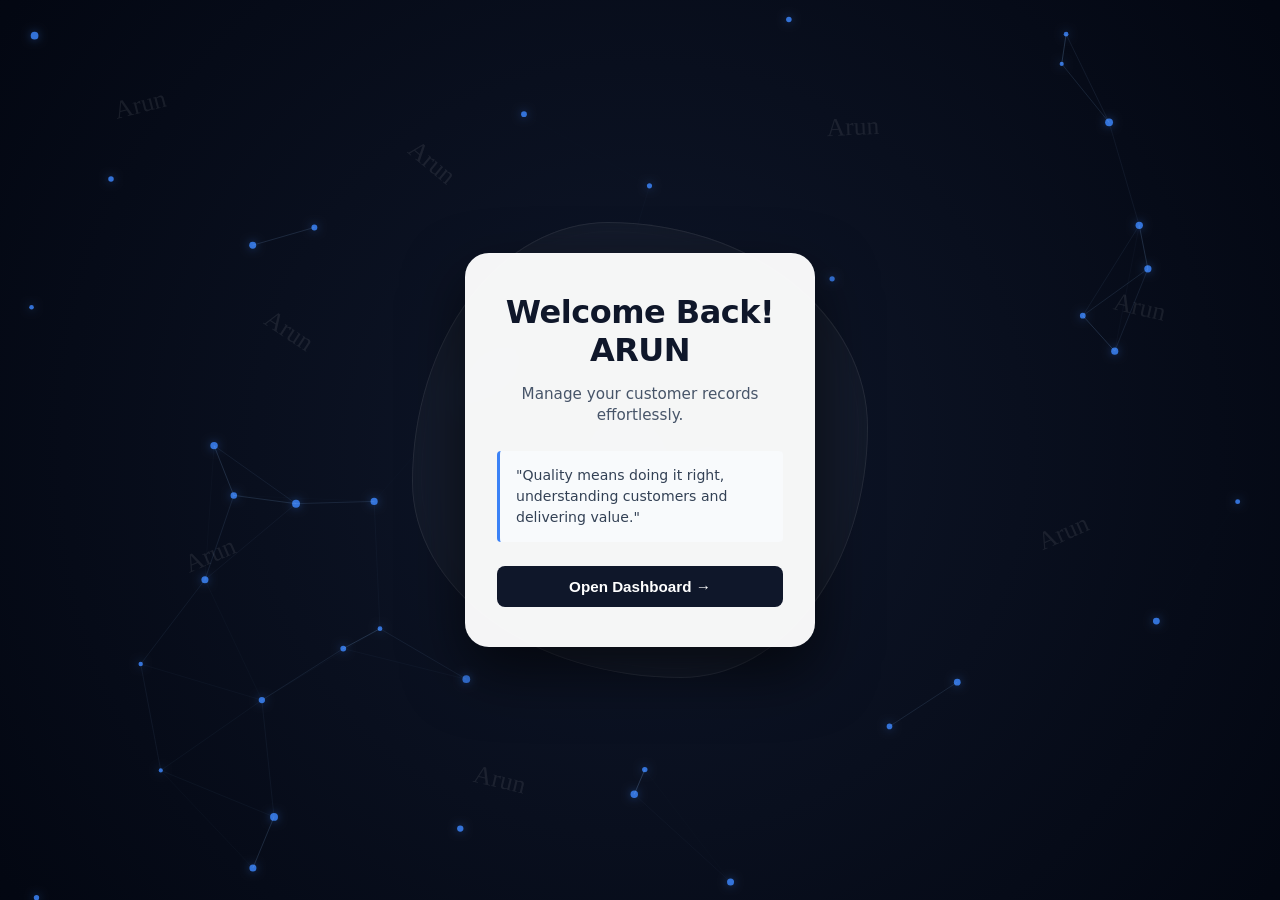
==== web/index.html @ ed02899e "fir" ====
<!DOCTYPE html>
<html lang="en">
<head>
    <meta charset="UTF-8">
    <meta name="viewport" content="width=device-width, initial-scale=1.0">
    <title>Welcome - Customer Ledger</title>

    <style>
        body, html {
            height: 100%;
            margin: 0;
            padding: 0;
            font-family: 'Segoe UI', system-ui, -apple-system, sans-serif;
            overflow: hidden;
            background-color: #030712;
        }

        .welcome-body {
            display: flex;
            justify-content: center;
            align-items: center;
            min-height: 100vh;
            position: relative;
        }

        #businessCanvas {
            position: absolute;
            top: 0;
            left: 0;
            width: 100%;
            height: 100%;
            z-index: 1;
        }

        /* Perfectly proportioned layout wrapper */
        .wavy-wrapper {
            position: relative;
            z-index: 2;
            display: flex;
            justify-content: center;
            align-items: center;
            width: 420px;
            height: 420px;
        }

        /* Sleek Glassmorphic background shape layers */
        .wave-background-shape {
            position: absolute;
            width: 108%;
            height: 108%;
            background: rgba(255, 255, 255, 0.03);
            backdrop-filter: blur(12px);
            -webkit-backdrop-filter: blur(12px);
            border: 1px solid rgba(255, 255, 255, 0.08);
            border-radius: 43% 57% 41% 59% / 57% 45% 55% 43%;
            animation: waveMotion 12s linear infinite alternate;
        }

        .wave-background-shape.layer-two {
            width: 104%;
            height: 104%;
            background: rgba(15, 23, 42, 0.4);
            border: 1px solid rgba(255, 255, 255, 0.04);
            animation: waveMotionReverse 16s linear infinite alternate;
        }

        /* Compact, high-end white business card box */
        .welcome-card {
            position: relative;
            z-index: 3;
            text-align: center;
            padding: 40px 32px;
            background: rgba(255, 255, 255, 0.96);
            border-radius: 24px;
            box-shadow: 0 25px 60px rgba(0, 0, 0, 0.6), 
                        inset 0 1px 0 rgba(255, 255, 255, 0.2);
            width: 350px;
            box-sizing: border-box;
        }

        @keyframes waveMotion {
            0% { border-radius: 43% 57% 41% 59% / 57% 45% 55% 43%; transform: rotate(0deg); }
            100% { border-radius: 54% 46% 52% 48% / 48% 54% 46% 52%; transform: rotate(180deg); }
        }

        @keyframes waveMotionReverse {
            0% { transform: rotate(360deg); }
            100% { transform: rotate(0deg); }
        }

        .welcome-card h1 {
            color: #0f172a;
            margin-top: 0;
            margin-bottom: 8px;
            font-size: 2rem;
            font-weight: 700;
            letter-spacing: -0.5px;
        }

        .sub-text {
            color: #475569;
            margin-bottom: 24px;
            font-size: 0.95rem;
            line-height: 1.4;
        }

        /* Clean executive quote container */
        .quote-box {
            color: #334155;
            margin: 24px 0;
            padding: 14px 16px;
            border-left: 3px solid #3b82f6;
            background: #f8fafc;
            text-align: left;
            line-height: 1.5;
            border-radius: 4px;
            font-size: 0.88rem;
            font-weight: 400;
        }

        .start-btn {
            background-color: #0f172a;
            color: #ffffff;
            border: none;
            padding: 12px 28px;
            font-size: 0.95rem;
            font-weight: 600;
            border-radius: 8px;
            cursor: pointer;
            width: 100%;
            transition: all 0.25s cubic-bezier(0.4, 0, 0.2, 1);
        }

        .start-btn:hover {
            background-color: #2563eb;
            transform: translateY(-1px);
            box-shadow: 0 8px 20px rgba(37, 99, 235, 0.3);
        }
    </style>
</head>

<body class="welcome-body">

<canvas id="businessCanvas"></canvas>

<div class="wavy-wrapper">
    <div class="wave-background-shape layer-two"></div>
    <div class="wave-background-shape"></div>

    <div class="welcome-card">
        <h1>Welcome Back! ARUN</h1>
        <p class="sub-text">Manage your customer records effortlessly.</p>

        <div class="quote-box">
            "Quality means doing it right, understanding customers and delivering value."
        </div>

        <button class="start-btn" onclick="window.location.href='add-entry.html'">
            Open Dashboard →
        </button>
    </div>
</div>
<script>
const canvas = document.getElementById('businessCanvas');
const ctx = canvas.getContext('2d');

let timeTracker = 0;
let networkParticles = [];
const particleCount = 45;

function resizeCanvas() {
    canvas.width = window.innerWidth;
    canvas.height = window.innerHeight;
    initNetwork();
}

function initNetwork() {
    networkParticles = [];
    for (let i = 0; i < particleCount; i++) {
        networkParticles.push({
            x: Math.random() * canvas.width,
            y: Math.random() * canvas.height,
            vx: (Math.random() - 0.5) * 0.4,
            vy: (Math.random() - 0.5) * 0.4,
            radius: Math.random() * 2 + 2 // Made nodes crisp and visible
        });
    }
}

window.addEventListener('resize', resizeCanvas);
resizeCanvas();

/* 🔥 ARUN BACKGROUND SIGNATURE LAYER (Stays exactly the same) */
function drawArunPattern() {
    ctx.font = "1.6rem 'Brush Script MT', cursive";
    ctx.fillStyle = "rgba(255,255,255,0.08)";
    ctx.textAlign = "center";

    const positions = [
        {x: 100, y: 100, angle: -0.3},
        {x: 300, y: 150, angle: 0.5},
        {x: 600, y: 120, angle: -0.2},
        {x: 200, y: 300, angle: 0.6},
        {x: 500, y: 320, angle: -0.5},
        {x: 800, y: 280, angle: 0.4},
        {x: 150, y: 500, angle: -0.4},
        {x: 450, y: 520, angle: 0.3},
        {x: 750, y: 480, angle: -0.6},
        {x: 350, y: 700, angle: 0.2}
    ];

    positions.forEach((p, i) => {
        ctx.save();
        let targetX = (p.x / 900) * canvas.width;
        let targetY = (p.y / 800) * canvas.height;
        
        ctx.translate(targetX, targetY);
        ctx.rotate(p.angle + Math.sin(timeTracker + i) * 0.2);
        ctx.fillText("Arun", 0, 0);
        ctx.restore();
    });
}

/* 🌐 PRO-BUSINESS VISIBLE CONNECTED NETWORK */
function drawConnectedNetwork() {
    // Render and move node points
    networkParticles.forEach(p => {
        p.x += p.vx;
        p.y += p.vy;

        if (p.x < 0 || p.x > canvas.width) p.vx *= -1;
        if (p.y < 0 || p.y > canvas.height) p.vy *= -1;

        ctx.beginPath();
        ctx.arc(p.x, p.y, p.radius, 0, Math.PI * 2);
        
        // High visibility bright corporate blue dots with soft glow
        ctx.fillStyle = 'rgba(59, 130, 246, 0.85)';
        ctx.shadowBlur = 8;
        ctx.shadowColor = 'rgba(59, 130, 246, 0.5)';
        ctx.fill();
        ctx.shadowBlur = 0; // Reset blur for efficient loop execution
    });

    // Generate network connections
    for (let i = 0; i < networkParticles.length; i++) {
        for (let j = i + 1; j < networkParticles.length; j++) {
            let dx = networkParticles[i].x - networkParticles[j].x;
            let dy = networkParticles[i].y - networkParticles[j].y;
            let distance = Math.sqrt(dx * dx + dy * dy);

            if (distance < 150) {
                let alpha = (1 - (distance / 150)) * 0.28;
                ctx.beginPath();
                ctx.moveTo(networkParticles[i].x, networkParticles[i].y);
                ctx.lineTo(networkParticles[j].x, networkParticles[j].y);
                
                // Tech-focused corporate clean connection lines
                ctx.strokeStyle = `rgba(147, 197, 253, ${alpha})`;
                ctx.lineWidth = 0.9;
                ctx.stroke();
            }
        }
    }
}

function animate() {
    ctx.clearRect(0, 0, canvas.width, canvas.height);
    timeTracker += 0.01;

    // Premium Corporate Gradient Darkspace Layout 
    let grad = ctx.createRadialGradient(
        canvas.width * 0.5, canvas.height * 0.5, 0,
        canvas.width * 0.5, canvas.height * 0.5, Math.max(canvas.width, canvas.height)
    );
    grad.addColorStop(0, '#0f172a');
    grad.addColorStop(0.6, '#030712');
    grad.addColorStop(1, '#02040a');
    ctx.fillStyle = grad;
    ctx.fillRect(0, 0, canvas.width, canvas.height);

    drawArunPattern();
    drawConnectedNetwork();

    requestAnimationFrame(animate);
}

animate();
</script>

</body>
</html>
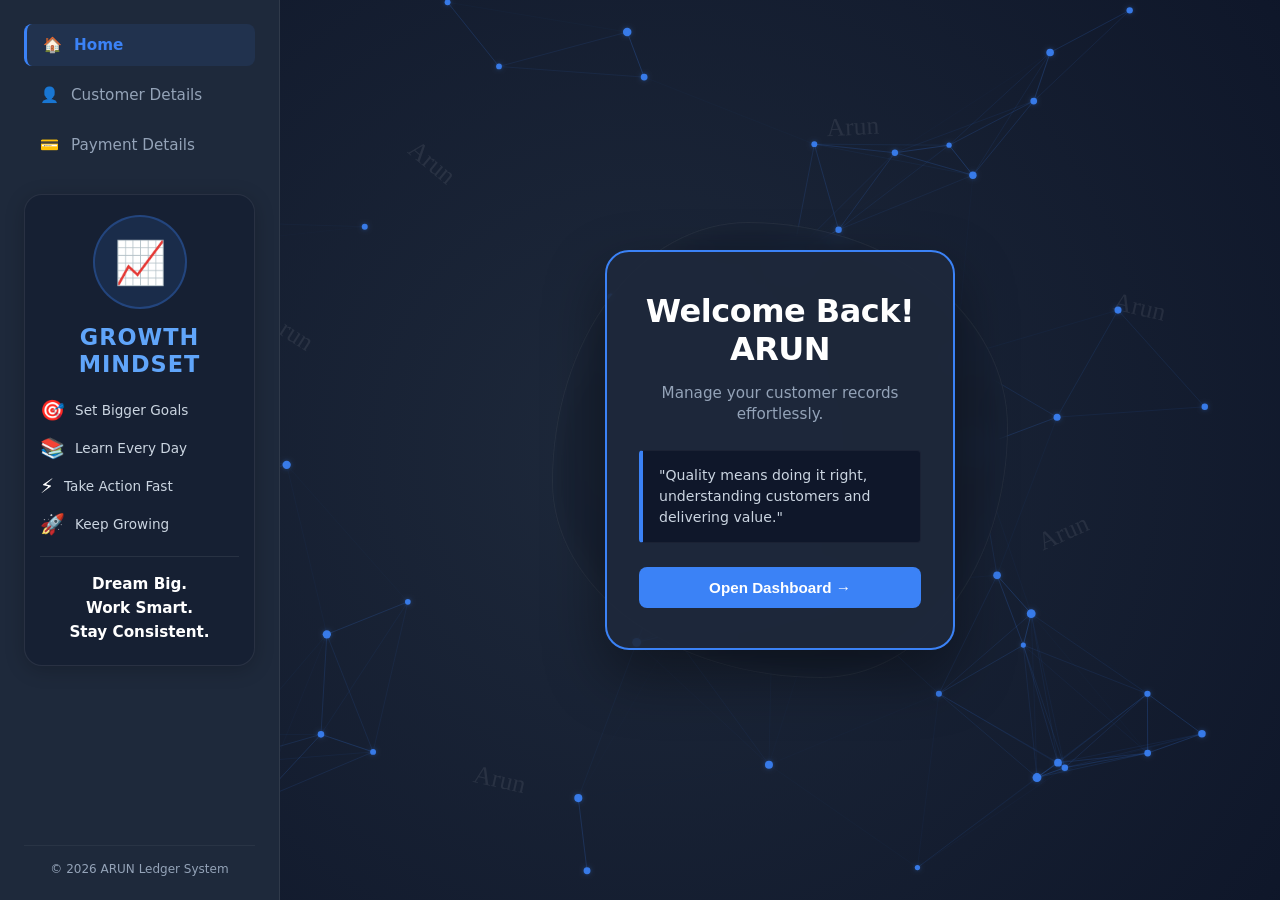
==== commit b7f5e039: "second" ====
--- a/web/index.html
+++ b/web/index.html
@@ -12,15 +12,17 @@
             padding: 0;
             font-family: 'Segoe UI', system-ui, -apple-system, sans-serif;
             overflow: hidden;
-            background-color: #030712;
-        }
-
-        .welcome-body {
-            display: flex;
-            justify-content: center;
-            align-items: center;
-            min-height: 100vh;
+            background-color: #0f172a; /* Main Background changed to Navy Blue */
+            color: #ffffff;
+        }
+
+        /* Master Dashboard Layout Grid */
+        .dashboard-container {
+            display: flex;
+            width: 100vw;
+            height: 100vh;
             position: relative;
+            z-index: 2;
         }
 
         #businessCanvas {
@@ -32,10 +34,159 @@
             z-index: 1;
         }
 
-        /* Perfectly proportioned layout wrapper */
+        /* ------------------------------------------
+           PREMIUM SIDEBAR STYLES (Color Changed)
+        ------------------------------------------ */
+        .sidebar {
+            width: 280px;
+            background: #1e293b; /* Changed Sidebar to Premium Dark Slate/Charcoal */
+            border-right: 1px solid rgba(255, 255, 255, 0.08);
+            display: flex;
+            flex-direction: column;
+            padding: 24px;
+            box-sizing: border-box;
+            justify-content: flex-start;
+        }
+
+        .sidebar-brand-wrapper {
+            text-align: center;
+            margin-bottom: 30px;
+            padding-top: 20px;
+        }
+
+        .sidebar-title {
+            font-size: 1.2rem;
+            font-weight: 700;
+            letter-spacing: 1px;
+            color: #f8fafc;
+            text-transform: uppercase;
+            margin: 0;
+        }
+
+        .sidebar-menu {
+            list-style: none;
+            padding: 0;
+            margin: 0;
+            flex-grow: 0;
+        }
+
+        .sidebar-item {
+            margin-bottom: 8px;
+        }
+
+        .sidebar-link {
+            display: flex;
+            align-items: center;
+            gap: 12px;
+            padding: 12px 16px;
+            color: #94a3b8;
+            text-decoration: none;
+            font-size: 0.95rem;
+            font-weight: 500;
+            border-radius: 8px;
+            transition: all 0.2s ease;
+        }
+
+        .sidebar-link:hover {
+            color: #ffffff;
+            background: rgba(255, 255, 255, 0.05);
+        }
+
+        /* Active Navigation Highlighting */
+        .sidebar-item.active .sidebar-link {
+            color: #3b82f6;
+            background: rgba(59, 130, 246, 0.1);
+            border-left: 3px solid #3b82f6;
+            font-weight: 600;
+        }
+
+        /* Growth Mindset Card Styles */
+        .growth-card {
+            margin-top: 20px;
+            background: rgba(15, 23, 42, 0.45); 
+            border: 1px solid rgba(255, 255, 255, 0.08);
+            border-radius: 18px;
+            padding: 20px 15px;
+            text-align: center;
+            color: white;
+            box-shadow: 0 4px 20px rgba(0, 0, 0, 0.2);
+        }
+
+        .growth-image {
+            width: 90px;
+            height: 90px;
+            margin: auto;
+            border-radius: 50%;
+            background: rgba(59, 130, 246, 0.12);
+            border: 2px solid rgba(59, 130, 246, 0.3);
+            display: flex;
+            align-items: center;
+            justify-content: center;
+            font-size: 42px;
+            margin-bottom: 15px;
+        }
+
+        .growth-card h3 {
+            margin: 0 0 20px;
+            font-size: 1.4rem;
+            line-height: 1.2;
+            color: #60a5fa;
+            letter-spacing: 1px;
+        }
+
+        .growth-points {
+            text-align: left;
+        }
+
+        .point {
+            display: flex;
+            align-items: center;
+            gap: 10px;
+            margin-bottom: 14px;
+        }
+
+        .point span {
+            font-size: 20px;
+        }
+
+        .point p {
+            margin: 0;
+            font-size: 0.85rem;
+            color: #cbd5e1;
+        }
+
+        .growth-quote {
+            margin-top: 20px;
+            padding-top: 15px;
+            border-top: 1px solid rgba(255, 255, 255, 0.08);
+            font-size: 0.95rem;
+            font-weight: 600;
+            color: white;
+            line-height: 1.6;
+        }
+
+        .sidebar-footer {
+            font-size: 0.75rem;
+            color: #94a3b8;
+            text-align: center;
+            border-top: 1px solid rgba(255, 255, 255, 0.05);
+            padding-top: 16px;
+            margin-top: auto;
+        }
+
+        /* ------------------------------------------
+           MAIN CONTENT DISPLAY STYLES
+        ------------------------------------------ */
+        .main-content {
+            flex-grow: 1;
+            display: flex;
+            justify-content: center;
+            align-items: center;
+            position: relative;
+            padding: 40px;
+        }
         .wavy-wrapper {
             position: relative;
-            z-index: 2;
             display: flex;
             justify-content: center;
             align-items: center;
@@ -43,15 +194,14 @@
             height: 420px;
         }
 
-        /* Sleek Glassmorphic background shape layers */
         .wave-background-shape {
             position: absolute;
             width: 108%;
             height: 108%;
-            background: rgba(255, 255, 255, 0.03);
+            background: rgba(30, 41, 59, 0.2);
             backdrop-filter: blur(12px);
             -webkit-backdrop-filter: blur(12px);
-            border: 1px solid rgba(255, 255, 255, 0.08);
+            border: 1px solid rgba(255, 255, 255, 0.05);
             border-radius: 43% 57% 41% 59% / 57% 45% 55% 43%;
             animation: waveMotion 12s linear infinite alternate;
         }
@@ -60,22 +210,22 @@
             width: 104%;
             height: 104%;
             background: rgba(15, 23, 42, 0.4);
-            border: 1px solid rgba(255, 255, 255, 0.04);
+            border: 1px solid rgba(255, 255, 255, 0.02);
             animation: waveMotionReverse 16s linear infinite alternate;
         }
 
-        /* Compact, high-end white business card box */
+        /* Welcome box with distinct borders for dark background */
         .welcome-card {
             position: relative;
             z-index: 3;
             text-align: center;
             padding: 40px 32px;
-            background: rgba(255, 255, 255, 0.96);
+            background: rgba(30, 41, 59, 0.9); /* Made card dark to match theme */
             border-radius: 24px;
-            box-shadow: 0 25px 60px rgba(0, 0, 0, 0.6), 
-                        inset 0 1px 0 rgba(255, 255, 255, 0.2);
+            box-shadow: 0 25px 60px rgba(0, 0, 0, 0.4);
             width: 350px;
             box-sizing: border-box;
+            border: 2px solid #3b82f6; /* Blue highlight border */
         }
 
         @keyframes waveMotion {
@@ -89,7 +239,7 @@
         }
 
         .welcome-card h1 {
-            color: #0f172a;
+            color: #ffffff;
             margin-top: 0;
             margin-bottom: 8px;
             font-size: 2rem;
@@ -98,28 +248,28 @@
         }
 
         .sub-text {
-            color: #475569;
+            color: #94a3b8;
             margin-bottom: 24px;
             font-size: 0.95rem;
             line-height: 1.4;
         }
 
-        /* Clean executive quote container */
         .quote-box {
-            color: #334155;
+            color: #cbd5e1;
             margin: 24px 0;
             padding: 14px 16px;
-            border-left: 3px solid #3b82f6;
-            background: #f8fafc;
+            background: #0f172a;
             text-align: left;
             line-height: 1.5;
             border-radius: 4px;
             font-size: 0.88rem;
             font-weight: 400;
+            border: 1px solid rgba(255, 255, 255, 0.05);
+            border-left: 4px solid #3b82f6; 
         }
 
         .start-btn {
-            background-color: #0f172a;
+            background-color: #3b82f6;
             color: #ffffff;
             border: none;
             padding: 12px 28px;
@@ -129,6 +279,9 @@
             cursor: pointer;
             width: 100%;
             transition: all 0.25s cubic-bezier(0.4, 0, 0.2, 1);
+            text-decoration: none;
+            display: inline-block;
+            box-sizing: border-box;
         }
 
         .start-btn:hover {
@@ -139,34 +292,103 @@
     </style>
 </head>
 
-<body class="welcome-body">
+<body>
 
 <canvas id="businessCanvas"></canvas>
 
-<div class="wavy-wrapper">
-    <div class="wave-background-shape layer-two"></div>
-    <div class="wave-background-shape"></div>
-
-    <div class="welcome-card">
-        <h1>Welcome Back! ARUN</h1>
-        <p class="sub-text">Manage your customer records effortlessly.</p>
-
-        <div class="quote-box">
-            "Quality means doing it right, understanding customers and delivering value."
+<div class="dashboard-container">
+
+    <!-- Premium Left Sidebar (New Color Layout) -->
+    <aside class="sidebar">
+        <ul class="sidebar-menu">
+            <li class="sidebar-item active">
+                <a href="index.html" class="sidebar-link">
+                    <span>🏠</span> Home
+                </a>
+            </li>
+            <li class="sidebar-item">
+                <a href="add-entry.html" class="sidebar-link">
+                    <span>👤</span> Customer Details
+                </a>
+            </li>
+            <li class="sidebar-item">
+                <a href="payment.html" class="sidebar-link">
+                    <span>💳</span> Payment Details
+                </a>
+            </li>
+        </ul>
+
+        <!-- Growth Mindset Card -->
+        <div class="growth-card">
+            <div class="growth-image">
+                📈
+            </div>
+
+            <h3>GROWTH<br> MINDSET</h3>
+
+            <div class="growth-points">
+                <div class="point">
+                    <span>🎯</span>
+                    <p>Set Bigger Goals</p>
+                </div>
+
+                <div class="point">
+                    <span>📚</span>
+                    <p>Learn Every Day</p>
+                </div>
+
+                <div class="point">
+                    <span>⚡</span>
+                    <p>Take Action Fast</p>
+                </div>
+
+                <div class="point">
+                    <span>🚀</span>
+                    <p>Keep Growing</p>
+                </div>
+            </div>
+
+            <div class="growth-quote">
+                Dream Big.<br>
+                Work Smart.<br>
+                Stay Consistent.
+            </div>
         </div>
 
-        <button class="start-btn" onclick="window.location.href='add-entry.html'">
-            Open Dashboard →
-        </button>
-    </div>
+        <div class="sidebar-footer">
+            &copy; 2026 ARUN Ledger System
+        </div>
+    </aside>
+
+    <!-- Main Workspace Content Container -->
+    <main class="main-content">
+        <div class="wavy-wrapper">
+            <div class="wave-background-shape layer-two"></div>
+            <div class="wave-background-shape"></div>
+
+            <div class="welcome-card">
+                <h1>Welcome Back! ARUN</h1>
+                <p class="sub-text">Manage your customer records effortlessly.</p>
+
+                <div class="quote-box">
+                    "Quality means doing it right, understanding customers and delivering value."
+                </div>
+
+                <button class="start-btn" onclick="window.location.href='add-entry.html'">
+                    Open Dashboard →
+                </button>
+            </div>
+        </div>
+    </main>
 </div>
+
 <script>
 const canvas = document.getElementById('businessCanvas');
 const ctx = canvas.getContext('2d');
 
 let timeTracker = 0;
 let networkParticles = [];
-const particleCount = 45;
+const particleCount = 60;  
 
 function resizeCanvas() {
     canvas.width = window.innerWidth;
@@ -182,7 +404,7 @@
             y: Math.random() * canvas.height,
             vx: (Math.random() - 0.5) * 0.4,
             vy: (Math.random() - 0.5) * 0.4,
-            radius: Math.random() * 2 + 2 // Made nodes crisp and visible
+            radius: Math.random() * 2 + 2.5 
         });
     }
 }
@@ -190,10 +412,9 @@
 window.addEventListener('resize', resizeCanvas);
 resizeCanvas();
 
-/* 🔥 ARUN BACKGROUND SIGNATURE LAYER (Stays exactly the same) */
 function drawArunPattern() {
     ctx.font = "1.6rem 'Brush Script MT', cursive";
-    ctx.fillStyle = "rgba(255,255,255,0.08)";
+    ctx.fillStyle = "rgba(255, 255, 255, 0.08)"; /* Changed watermark to soft white for visibility */
     ctx.textAlign = "center";
 
     const positions = [
@@ -221,9 +442,7 @@
     });
 }
 
-/* 🌐 PRO-BUSINESS VISIBLE CONNECTED NETWORK */
 function drawConnectedNetwork() {
-    // Render and move node points
     networkParticles.forEach(p => {
         p.x += p.vx;
         p.y += p.vy;
@@ -234,30 +453,27 @@
         ctx.beginPath();
         ctx.arc(p.x, p.y, p.radius, 0, Math.PI * 2);
         
-        // High visibility bright corporate blue dots with soft glow
-        ctx.fillStyle = 'rgba(59, 130, 246, 0.85)';
-        ctx.shadowBlur = 8;
-        ctx.shadowColor = 'rgba(59, 130, 246, 0.5)';
+        ctx.fillStyle = 'rgba(59, 130, 246, 0.9)'; 
+        ctx.shadowBlur = 4;
+        ctx.shadowColor = 'rgba(59, 130, 246, 0.4)'; 
         ctx.fill();
-        ctx.shadowBlur = 0; // Reset blur for efficient loop execution
+        ctx.shadowBlur = 0; 
     });
 
-    // Generate network connections
     for (let i = 0; i < networkParticles.length; i++) {
         for (let j = i + 1; j < networkParticles.length; j++) {
             let dx = networkParticles[i].x - networkParticles[j].x;
             let dy = networkParticles[i].y - networkParticles[j].y;
             let distance = Math.sqrt(dx * dx + dy * dy);
 
-            if (distance < 150) {
-                let alpha = (1 - (distance / 150)) * 0.28;
+            if (distance < 200) {
+                let alpha = (1 - (distance / 200)) * 0.3; 
                 ctx.beginPath();
                 ctx.moveTo(networkParticles[i].x, networkParticles[i].y);
                 ctx.lineTo(networkParticles[j].x, networkParticles[j].y);
                 
-                // Tech-focused corporate clean connection lines
-                ctx.strokeStyle = `rgba(147, 197, 253, ${alpha})`;
-                ctx.lineWidth = 0.9;
+                ctx.strokeStyle = `rgba(59, 130, 246, ${alpha})`;
+                ctx.lineWidth = 1.0; 
                 ctx.stroke();
             }
         }
@@ -268,14 +484,14 @@
     ctx.clearRect(0, 0, canvas.width, canvas.height);
     timeTracker += 0.01;
 
-    // Premium Corporate Gradient Darkspace Layout 
+    /* Radial gradient adapted for dark Navy theme backgrounds */
     let grad = ctx.createRadialGradient(
         canvas.width * 0.5, canvas.height * 0.5, 0,
         canvas.width * 0.5, canvas.height * 0.5, Math.max(canvas.width, canvas.height)
     );
-    grad.addColorStop(0, '#0f172a');
-    grad.addColorStop(0.6, '#030712');
-    grad.addColorStop(1, '#02040a');
+    grad.addColorStop(0, '#1e293b');
+    grad.addColorStop(0.6, '#0f172a');
+    grad.addColorStop(1, '#020617');
     ctx.fillStyle = grad;
     ctx.fillRect(0, 0, canvas.width, canvas.height);
 
